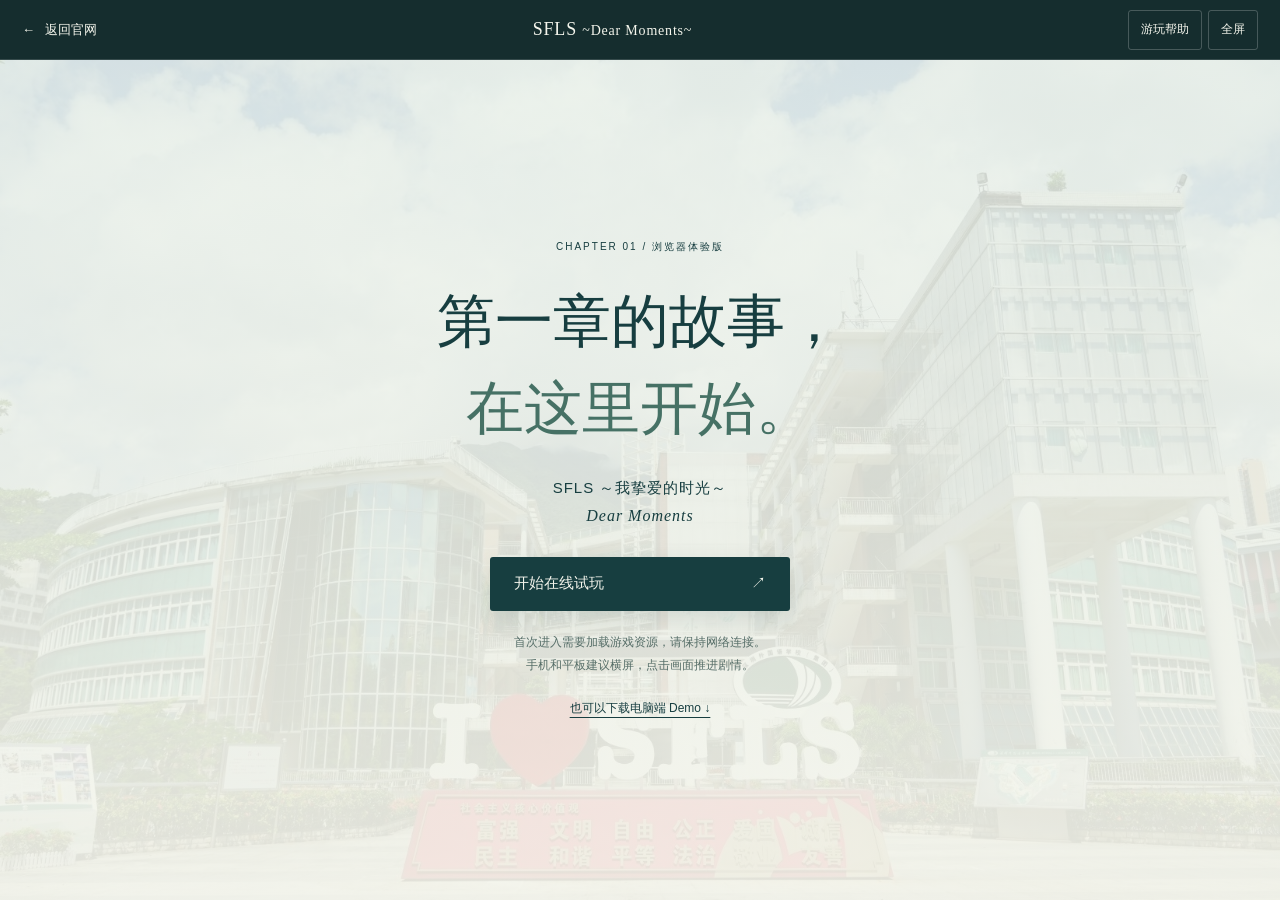
==== website/play/index.html @ b8c34b04 "complete demo v2" ====
<!doctype html>
<html lang="zh-CN">
<head>
  <meta charset="utf-8">
  <meta name="viewport" content="width=device-width, initial-scale=1, viewport-fit=cover">
  <meta name="theme-color" content="#152d2e">
  <title>在线试玩｜SFLS ~Dear Moments~</title>
  <meta name="description" content="在浏览器里体验《SFLS～我挚爱的时光～》第一章 Demo。支持触屏操作，建议横屏游玩。">
  <link rel="canonical" href="https://sflsgal.top/play/">
  <link rel="icon" type="image/png" sizes="256x256" href="../assets/favicon.png?v=club-1">
  <link rel="stylesheet" href="player.css?v=1">
  <script src="player.js?v=1" defer></script>
</head>
<body>
  <header class="player-header">
    <a href="../" class="back-link" aria-label="返回官网">← <span>返回官网</span></a>
    <span class="player-title">SFLS <span lang="en">~Dear Moments~</span></span>
    <div class="player-tools"><button id="help-button" aria-haspopup="dialog">游玩帮助</button><button id="fullscreen-button" hidden>全屏</button></div>
  </header>
  <main id="player-shell">
    <div class="launch-screen" id="launch-screen">
      <div class="launch-card">
        <p class="eyebrow">CHAPTER 01 / 浏览器体验版</p>
        <h1>第一章的故事，<br><em>在这里开始。</em></h1>
        <p class="intro">SFLS ～我挚爱的时光～<br><span lang="en">Dear Moments</span></p>
        <button id="start-button" class="start-button">开始在线试玩 <span aria-hidden="true">↗</span></button>
        <p class="launch-note">首次进入需要加载游戏资源，请保持网络连接。<br>手机和平板建议横屏，点击画面推进剧情。</p>
        <a class="download-link" href="../#download">也可以下载电脑端 Demo ↓</a>
      </div>
    </div>
    <iframe id="game-frame" title="SFLS Dear Moments 第一章 Demo" data-src="game/" allow="autoplay; fullscreen" allowfullscreen hidden></iframe>
    <noscript><p class="no-script">在线试玩需要启用 JavaScript。<a href="../#download">前往下载电脑端 Demo</a></p></noscript>
  </main>
  <aside class="rotate-hint" aria-label="横屏提示"><span aria-hidden="true">↻</span> 横屏时，文字和操作会更清楚。</aside>
  <dialog id="help-dialog" aria-labelledby="help-title">
    <button id="close-help" class="close-help" aria-label="关闭帮助">×</button>
    <p class="eyebrow">HOW TO PLAY</p><h2 id="help-title">慢慢读，随时保存。</h2>
    <ul>
      <li>点击游戏画面推进对话，点击选项作出选择。电脑也可使用空格或回车。</li>
      <li>手机、iPhone 和 iPad 建议横屏游玩。全屏功能是否可用取决于浏览器。</li>
      <li>通过游戏下方的“保存 / 读取”管理进度。存档保存在当前浏览器与设备中，清除网站数据或使用无痕模式可能丢失进度。</li>
      <li>需要换设备时，可使用游戏左上角菜单的存档导入 / 导出。退出前请先保存。</li>
      <li>没有声音时，先点击游戏画面，并检查设备音量、静音状态和游戏设置。加载较慢时，请稍候或切换网络。</li>
    </ul>
    <p class="help-note">网页体验版仍需持续适配。遇到兼容问题，可选择电脑端下载，并通过 <a href="https://github.com/SamuelChung2010/SFLS-Galgame/issues" target="_blank" rel="noopener noreferrer">GitHub Issues</a> 反馈设备和浏览器版本。</p>
    <a class="download-link" href="game/">直接打开游戏页面 ↗</a>
  </dialog>
</body>
</html>
---- website/play/player.css ----
:root{color-scheme:dark;--paper:#f4f5ec;--ink:#173e40;--line:#ffffff24;font-family:"Microsoft YaHei","PingFang SC",sans-serif}*{box-sizing:border-box}body{margin:0;background:#102426;color:var(--paper)}button,a{-webkit-tap-highlight-color:transparent}a{color:inherit;text-decoration:none}button{font:inherit;color:inherit;cursor:pointer}button:focus-visible,a:focus-visible{outline:3px solid #dae4a5;outline-offset:4px}[hidden]{display:none!important}.player-header{height:60px;padding:0 max(22px,env(safe-area-inset-right)) 0 max(22px,env(safe-area-inset-left));display:flex;align-items:center;justify-content:space-between;gap:20px;border-bottom:1px solid var(--line);background:#152d2e}.back-link{font-size:13px;min-height:44px;display:flex;align-items:center;gap:10px}.player-title{font:18px Georgia,serif;letter-spacing:.8px}.player-title span{font-size:14px}.player-tools{display:flex;gap:6px}.player-tools button{background:transparent;border:1px solid #ffffff36;border-radius:3px;padding:9px 12px;font-size:12px;min-height:40px}#player-shell{height:calc(100vh - 60px);height:calc(100dvh - 60px);position:relative;padding:0 env(safe-area-inset-right) env(safe-area-inset-bottom) env(safe-area-inset-left)}#game-frame{display:block;width:100%;height:100%;border:0;background:#000}.launch-screen{height:100%;display:grid;place-items:center;text-align:center;background:linear-gradient(#e9f0e8dc,#f4f5eceb),url('../assets/game_menu.jpg') center/cover;color:var(--ink);overflow:auto;padding:32px 22px}.launch-card{max-width:620px}.eyebrow{font-size:10px;letter-spacing:2px;margin:0 0 24px}.launch-card h1{font-family:"Songti SC","SimSun",serif;font-size:clamp(32px,5vw,58px);font-weight:400;line-height:1.5;margin:0 0 22px}.launch-card h1 em{font-style:normal;color:#467165}.intro{font-size:15px;line-height:1.9;letter-spacing:1px;margin:0 0 26px}.intro span{font:italic 16px Georgia,serif}.start-button{background:var(--ink);color:var(--paper);border:0;border-radius:3px;padding:16px 24px;width:min(100%,300px);display:inline-flex;align-items:center;justify-content:space-between;min-height:54px;font-size:15px;box-shadow:0 8px 24px #173e4020}.start-button:hover{background:#2d5d5b}.launch-note{font-size:12px;line-height:1.9;color:#566e68;margin:20px 0}.download-link{font-size:12px;text-decoration:underline;text-underline-offset:5px;line-height:2}.rotate-hint{display:none;font-size:11px;text-align:center;color:#dbe3d5;background:#203b3a;padding:9px 12px}.rotate-hint>span{margin-right:7px}dialog{color:var(--ink);background:var(--paper);border:0;border-radius:8px;max-width:590px;width:calc(100% - 36px);max-height:calc(100dvh - 40px);padding:38px;line-height:1.9}dialog::backdrop{background:#031212b8}dialog h2{font-family:"Songti SC","SimSun",serif;font-size:28px;font-weight:400;margin:0 0 20px}dialog ul{padding-left:20px;font-size:13px}dialog li{margin-bottom:12px}.close-help{position:absolute;right:12px;top:10px;border:0;background:transparent;font-size:28px;width:40px;height:40px}.help-note{font-size:12px;color:#526963;border-top:1px solid #173e402b;padding-top:16px}.help-note a{text-decoration:underline}.no-script{text-align:center;padding:20px}
@media(orientation:portrait) and (max-width:1024px){.rotate-hint{display:block;position:fixed;bottom:0;left:0;width:100%;padding-bottom:max(9px,env(safe-area-inset-bottom));pointer-events:none}#player-shell{height:calc(100dvh - 98px - env(safe-area-inset-bottom))}.launch-card h1{font-size:38px}}
@media(max-width:600px){.player-header{height:52px;padding-left:max(12px,env(safe-area-inset-left));padding-right:max(12px,env(safe-area-inset-right));gap:8px}.back-link{font-size:12px;gap:5px}.player-title{font-size:15px}.player-title span{display:none}.player-tools button{font-size:11px;padding:8px}.launch-screen{padding:24px 20px}.eyebrow{font-size:9px;letter-spacing:1.5px;margin-bottom:18px}.intro{font-size:13px}.launch-note{font-size:11px}#player-shell{height:calc(100dvh - 52px)}dialog{padding:30px 24px}dialog h2{font-size:25px}dialog ul{font-size:12px}}
@media(orientation:portrait) and (max-width:600px){#player-shell{height:calc(100dvh - 90px - env(safe-area-inset-bottom))}}
@media(orientation:landscape) and (max-height:520px){.player-header{height:42px}.player-tools button{min-height:32px;padding:5px 10px}#player-shell{height:calc(100dvh - 42px)}.launch-screen{padding:16px}.launch-card{display:grid;grid-template-columns:1fr 1fr;column-gap:34px;align-items:center;text-align:left}.launch-card .eyebrow{grid-column:1;margin:0}.launch-card h1{font-size:30px;grid-column:1;grid-row:2/5;margin:8px 0}.intro{display:none}.start-button{grid-column:2;grid-row:2;font-size:13px;min-height:46px}.launch-note{grid-column:2;grid-row:3;margin:14px 0;font-size:10px}.download-link{grid-column:2;grid-row:4;font-size:10px}}
@media(display-mode:fullscreen){.player-header{display:none}#player-shell{height:100dvh}}
#player-shell:fullscreen{height:100%;width:100%;background:#000;padding:env(safe-area-inset-top) env(safe-area-inset-right) env(safe-area-inset-bottom) env(safe-area-inset-left)}
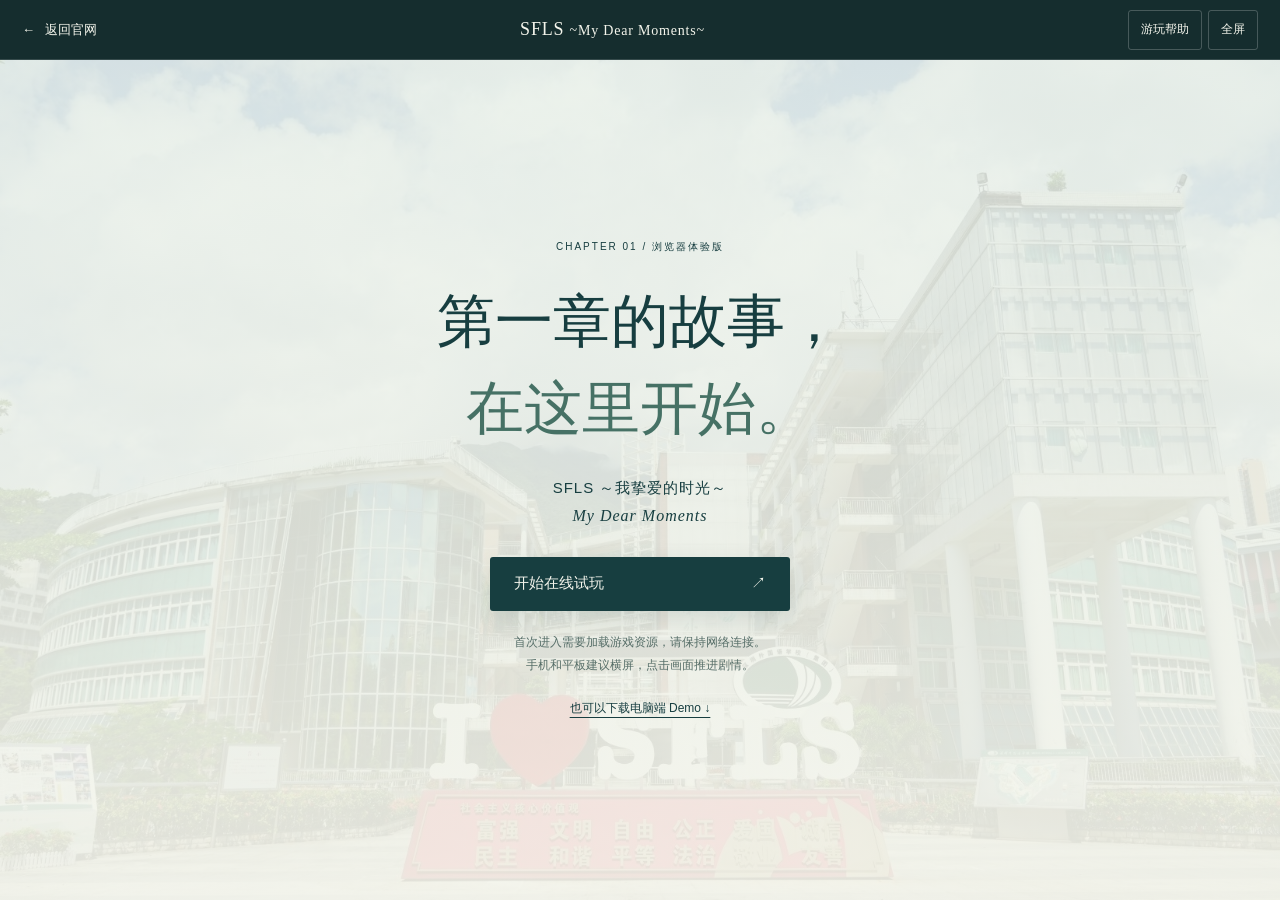
==== commit 2bb5b640: "增加第一章对话选项并更新官网开发进度" ====
--- a/website/play/index.html
+++ b/website/play/index.html
@@ -4,7 +4,7 @@
   <meta charset="utf-8">
   <meta name="viewport" content="width=device-width, initial-scale=1, viewport-fit=cover">
   <meta name="theme-color" content="#152d2e">
-  <title>在线试玩｜SFLS ~Dear Moments~</title>
+  <title>在线试玩｜SFLS ~My Dear Moments~</title>
   <meta name="description" content="在浏览器里体验《SFLS～我挚爱的时光～》第一章 Demo。支持触屏操作，建议横屏游玩。">
   <link rel="canonical" href="https://sflsgal.top/play/">
   <link rel="icon" type="image/png" sizes="256x256" href="../assets/favicon.png?v=club-1">
@@ -14,7 +14,7 @@
 <body>
   <header class="player-header">
     <a href="../" class="back-link" aria-label="返回官网">← <span>返回官网</span></a>
-    <span class="player-title">SFLS <span lang="en">~Dear Moments~</span></span>
+    <span class="player-title">SFLS <span lang="en">~My Dear Moments~</span></span>
     <div class="player-tools"><button id="help-button" aria-haspopup="dialog">游玩帮助</button><button id="fullscreen-button" hidden>全屏</button></div>
   </header>
   <main id="player-shell">
@@ -22,13 +22,13 @@
       <div class="launch-card">
         <p class="eyebrow">CHAPTER 01 / 浏览器体验版</p>
         <h1>第一章的故事，<br><em>在这里开始。</em></h1>
-        <p class="intro">SFLS ～我挚爱的时光～<br><span lang="en">Dear Moments</span></p>
+        <p class="intro">SFLS ～我挚爱的时光～<br><span lang="en">My Dear Moments</span></p>
         <button id="start-button" class="start-button">开始在线试玩 <span aria-hidden="true">↗</span></button>
         <p class="launch-note">首次进入需要加载游戏资源，请保持网络连接。<br>手机和平板建议横屏，点击画面推进剧情。</p>
         <a class="download-link" href="../#download">也可以下载电脑端 Demo ↓</a>
       </div>
     </div>
-    <iframe id="game-frame" title="SFLS Dear Moments 第一章 Demo" data-src="game/" allow="autoplay; fullscreen" allowfullscreen hidden></iframe>
+    <iframe id="game-frame" title="SFLS My Dear Moments 第一章 Demo" data-src="game/" allow="autoplay; fullscreen" allowfullscreen hidden></iframe>
     <noscript><p class="no-script">在线试玩需要启用 JavaScript。<a href="../#download">前往下载电脑端 Demo</a></p></noscript>
   </main>
   <aside class="rotate-hint" aria-label="横屏提示"><span aria-hidden="true">↻</span> 横屏时，文字和操作会更清楚。</aside>
